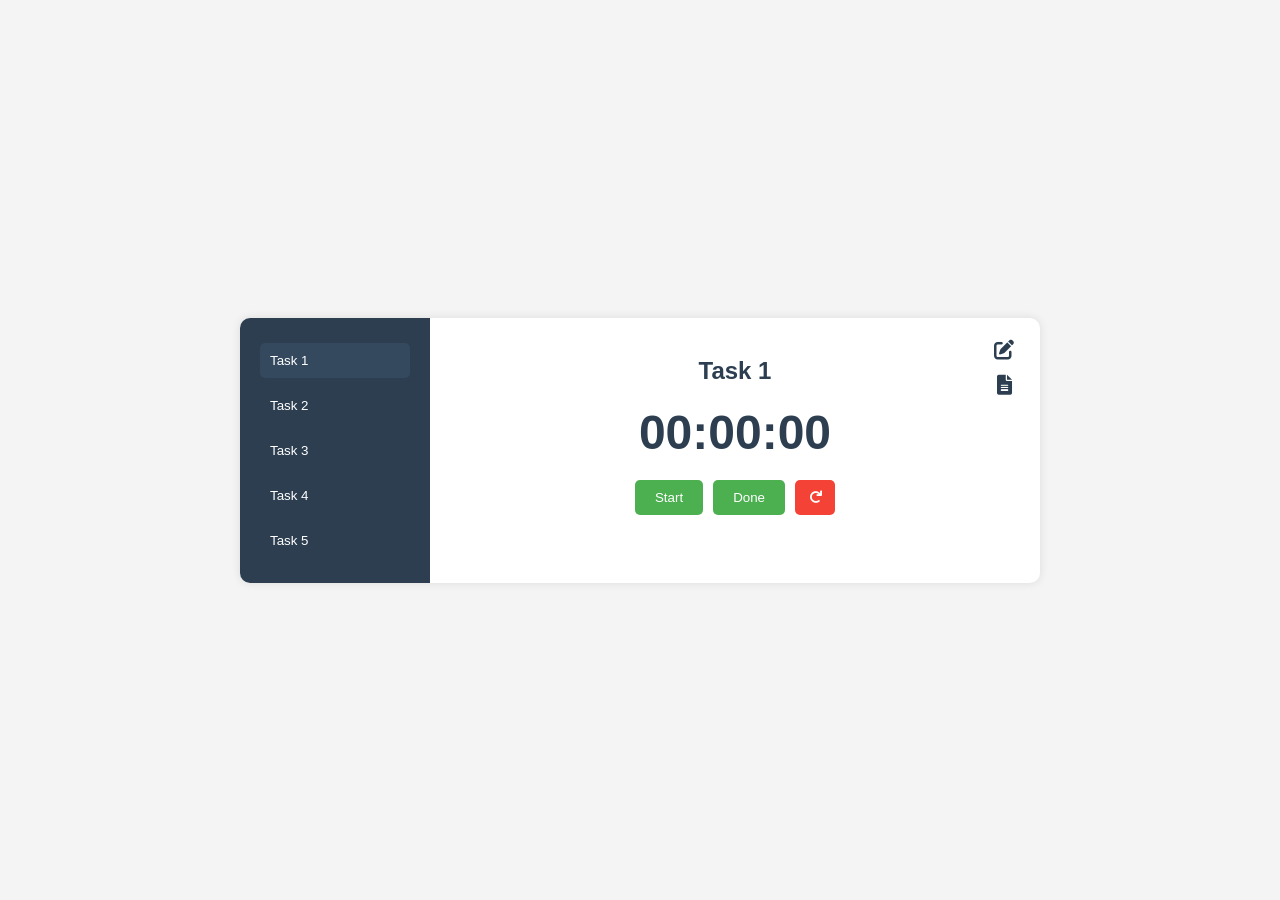
==== index.html @ 681db0e9 "Update index.html" ====
<!DOCTYPE html>
<html lang="en">
<head>
  <meta charset="UTF-8">
  <meta name="viewport" content="width=device-width, initial-scale=1.0">
  <title>Task Stopwatch</title>
  <link rel="stylesheet" href="styles.css">
  <!-- Font Awesome for Icons -->
  <link rel="stylesheet" href="https://cdnjs.cloudflare.com/ajax/libs/font-awesome/6.0.0/css/all.min.css">
</head>
<body>
  <div class="container">
    <!-- Sidebar for Task Selection -->
    <div class="sidebar">
      <button class="task-tab active" data-task="1">Task 1</button>
      <button class="task-tab" data-task="2">Task 2</button>
      <button class="task-tab" data-task="3">Task 3</button>
      <button class="task-tab" data-task="4">Task 4</button>
      <button class="task-tab" data-task="5">Task 5</button>
    </div>

    <!-- Main Content (Visible Task) -->
    <div class="main-content">
      <!-- Task Name -->
      <h2 class="task-name">Task 1</h2>

      <!-- Stopwatch -->
      <div class="stopwatch">00:00:00</div>

      <!-- Controls -->
      <div class="controls">
        <button class="start-pause">Start</button>
        <button class="done">Done</button>
        <button class="reset" title="Reset"><i class="fas fa-redo"></i></button>
      </div>

      <!-- Edit and Report Buttons -->
      <div class="side-buttons">
        <button class="edit" title="Edit Task Name"><i class="fas fa-edit"></i></button>
        <button class="report" title="Show Report"><i class="fas fa-file-alt"></i></button>
      </div>

      <!-- Reset Confirmation Modal -->
      <div class="modal" id="reset-modal">
        <div class="modal-content">
          <h3>Are you sure you want to reset?</h3>
          <div class="modal-buttons">
            <button class="confirm" onclick="confirmReset()">✅</button>
            <button class="cancel" onclick="cancelReset()">❌</button>
          </div>
        </div>
      </div>

      <!-- Edit Task Name Modal -->
      <div class="modal" id="edit-modal">
        <div class="modal-content">
          <h3>Edit Task Name</h3>
          <input type="text" id="new-task-name" placeholder="Enter new task name">
          <div class="modal-buttons">
            <button id="save-edit">Save</button>
            <button id="cancel-edit">Cancel</button>
          </div>
        </div>
      </div>

      <!-- Report Modal -->
      <div class="modal" id="report-modal">
        <div class="modal-content">
          <h3>Task Report - <span id="report-date"></span></h3>
          <pre id="report-content"></pre>
          <div class="modal-buttons">
            <button id="close-report">Close</button>
          </div>
        </div>
      </div>
    </div>
  </div>

  <script src="script.js"></script>
</body>
</html>
---- styles.css ----
/* General Styles */
body {
  font-family: Arial, sans-serif;
  background-color: #f4f4f4;
  color: #333;
  margin: 0;
  padding: 0;
  display: flex;
  justify-content: center;
  align-items: center;
  height: 100vh;
}

.container {
  display: flex;
  background: white;
  border-radius: 10px;
  box-shadow: 0 0 10px rgba(0, 0, 0, 0.1);
  overflow: hidden;
  width: 800px;
  max-width: 90%;
}

/* Sidebar Styles */
.sidebar {
  background-color: #2c3e50;
  padding: 20px;
  width: 150px;
  display: flex;
  flex-direction: column;
  align-items: center;
}

.sidebar .task-tab {
  background: none;
  border: none;
  color: white;
  padding: 10px;
  margin: 5px 0;
  cursor: pointer;
  width: 100%;
  text-align: left;
  border-radius: 5px;
  transition: background 0.3s;
}

.sidebar .task-tab.active {
  background-color: #34495e;
}

.sidebar .task-tab:hover {
  background-color: #34495e;
}

/* Main Content Styles */
.main-content {
  flex: 1;
  padding: 20px;
  display: flex;
  flex-direction: column;
  align-items: center;
  position: relative;
}

.main-content .task-name {
  font-size: 24px;
  margin-bottom: 20px;
  color: #2c3e50;
}

.main-content .stopwatch {
  font-size: 48px;
  font-weight: bold;
  margin-bottom: 20px;
  color: #2c3e50;
}

.main-content .controls {
  display: flex;
  gap: 10px;
  margin-bottom: 20px;
}

.main-content .controls button {
  background-color: #4CAF50;
  color: white;
  border: none;
  padding: 10px 20px;
  border-radius: 5px;
  cursor: pointer;
  transition: background 0.3s;
}

.main-content .controls button.reset {
  background-color: #f44336;
  padding: 10px;
  width: 40px;
  display: flex;
  align-items: center;
  justify-content: center;
}

.main-content .controls button:hover {
  opacity: 0.9;
}

/* Side Buttons (Edit and Report) */
.main-content .side-buttons {
  position: absolute;
  top: 20px;
  right: 20px;
  display: flex;
  flex-direction: column;
  gap: 10px;
}

.main-content .side-buttons button {
  background: none;
  border: none;
  color: #2c3e50;
  cursor: pointer;
  font-size: 20px;
  position: relative;
}

.main-content .side-buttons button::after {
  content: attr(title);
  position: absolute;
  top: 50%;
  right: 30px;
  transform: translateY(-50%);
  background: #2c3e50;
  color: white;
  padding: 5px 10px;
  border-radius: 5px;
  font-size: 14px;
  opacity: 0;
  transition: opacity 0.3s;
  pointer-events: none;
}

.main-content .side-buttons button:hover::after {
  opacity: 1;
}

/* Modal Styles */
.modal {
  display: none;
  position: fixed;
  top: 0;
  left: 0;
  width: 100%;
  height: 100%;
  background: rgba(0, 0, 0, 0.5);
  justify-content: center;
  align-items: center;
}

.modal-content {
  background: white;
  padding: 20px;
  border-radius: 10px;
  width: 300px;
  text-align: center;
  box-shadow: 0 0 10px rgba(0, 0, 0, 0.1);
}

.modal-content h3 {
  margin-top: 0;
  color: #2c3e50;
}

.modal-content input {
  width: 100%;
  padding: 10px;
  margin-bottom: 10px;
  border: 1px solid #ccc;
  border-radius: 5px;
}

.modal-buttons {
  display: flex;
  justify-content: center;
  gap: 10px;
  margin-top: 10px;
}

.modal-buttons button {
  padding: 10px 20px;
  border: none;
  border-radius: 5px;
  cursor: pointer;
  transition: background 0.3s;
}

.modal-buttons button.confirm {
  background-color: #4CAF50;
  color: white;
}

.modal-buttons button.cancel {
  background-color: #f44336;
  color: white;
}

.modal-buttons button#save-edit {
  background-color: #4CAF50;
  color: white;
}

.modal-buttons button#cancel-edit,
.modal-buttons button#close-report {
  background-color: #f44336;
  color: white;
}
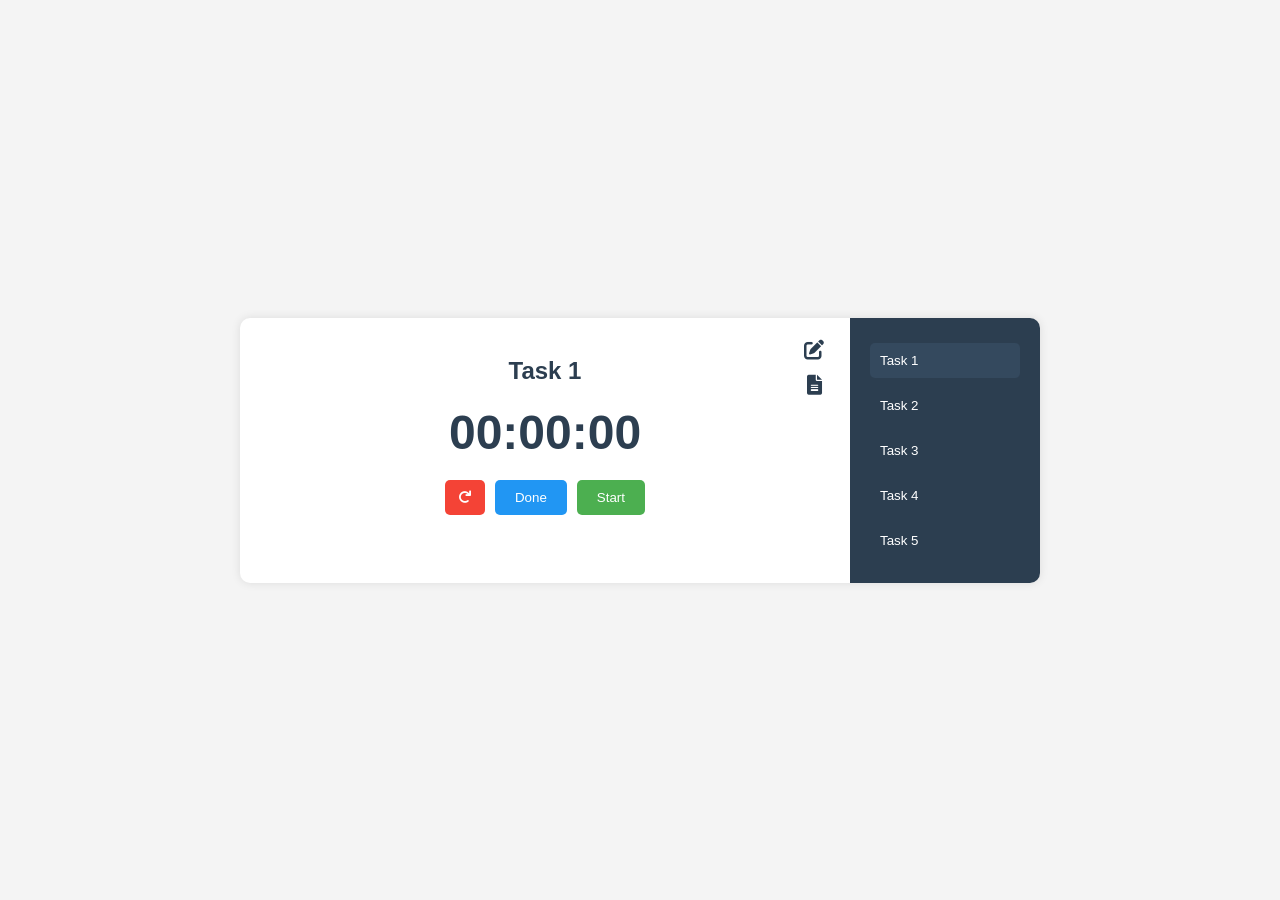
==== commit 4a5ffe7c: "Update index.html" ====
--- a/index.html
+++ b/index.html
@@ -1,5 +1,5 @@
 <!DOCTYPE html>
-<html lang="en">
+<html lang="ar" dir="rtl">
 <head>
   <meta charset="UTF-8">
   <meta name="viewport" content="width=device-width, initial-scale=1.0">
@@ -43,7 +43,7 @@
       <!-- Reset Confirmation Modal -->
       <div class="modal" id="reset-modal">
         <div class="modal-content">
-          <h3>Are you sure you want to reset?</h3>
+          <h3>هل أنت متأكد من إعادة التعيين؟</h3>
           <div class="modal-buttons">
             <button class="confirm" onclick="confirmReset()">✅</button>
             <button class="cancel" onclick="cancelReset()">❌</button>
@@ -54,11 +54,11 @@
       <!-- Edit Task Name Modal -->
       <div class="modal" id="edit-modal">
         <div class="modal-content">
-          <h3>Edit Task Name</h3>
-          <input type="text" id="new-task-name" placeholder="Enter new task name">
+          <h3>تعديل اسم المهمة</h3>
+          <input type="text" id="new-task-name" placeholder="أدخل اسم المهمة الجديد">
           <div class="modal-buttons">
-            <button id="save-edit">Save</button>
-            <button id="cancel-edit">Cancel</button>
+            <button id="save-edit">حفظ</button>
+            <button id="cancel-edit">إلغاء</button>
           </div>
         </div>
       </div>
@@ -66,10 +66,10 @@
       <!-- Report Modal -->
       <div class="modal" id="report-modal">
         <div class="modal-content">
-          <h3>Task Report - <span id="report-date"></span></h3>
+          <h3>تقرير المهام - <span id="report-date"></span></h3>
           <pre id="report-content"></pre>
           <div class="modal-buttons">
-            <button id="close-report">Close</button>
+            <button id="close-report">إغلاق</button>
           </div>
         </div>
       </div>
--- a/styles.css
+++ b/styles.css
@@ -42,6 +42,7 @@
   text-align: left;
   border-radius: 5px;
   transition: background 0.3s;
+  position: relative;
 }
 
 .sidebar .task-tab.active {
@@ -89,6 +90,10 @@
   border-radius: 5px;
   cursor: pointer;
   transition: background 0.3s;
+}
+
+.main-content .controls button.done {
+  background-color: #2196F3;
 }
 
 .main-content .controls button.reset {
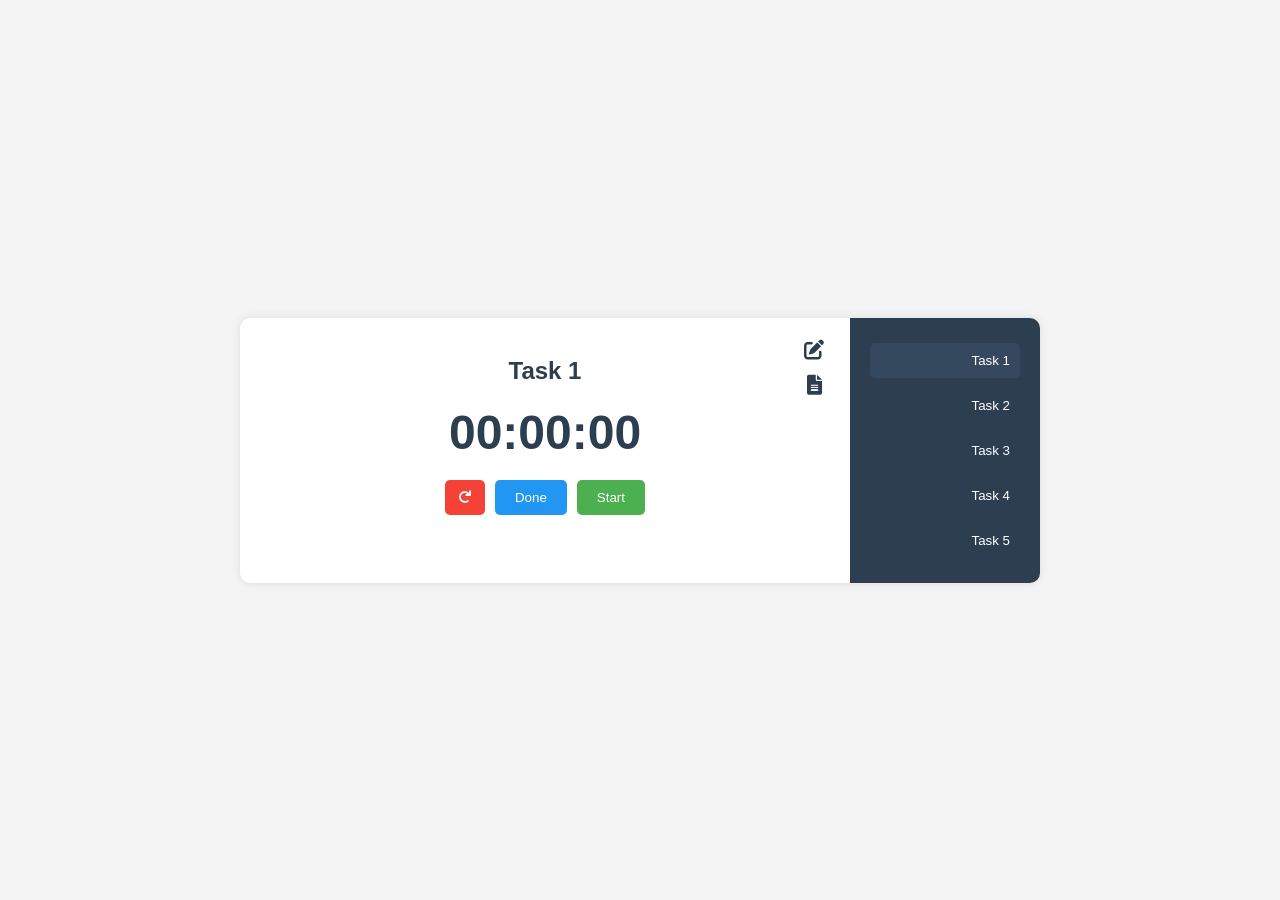
==== commit c0c2d643: "Update index.html" ====
--- a/index.html
+++ b/index.html
@@ -36,8 +36,8 @@
 
       <!-- Edit and Report Buttons -->
       <div class="side-buttons">
-        <button class="edit" title="Edit Task Name"><i class="fas fa-edit"></i></button>
-        <button class="report" title="Show Report"><i class="fas fa-file-alt"></i></button>
+        <button class="edit" title="تعديل"><i class="fas fa-edit"></i></button>
+        <button class="report" title="التقرير"><i class="fas fa-file-alt"></i></button>
       </div>
 
       <!-- Reset Confirmation Modal -->
--- a/styles.css
+++ b/styles.css
@@ -39,10 +39,9 @@
   margin: 5px 0;
   cursor: pointer;
   width: 100%;
-  text-align: left;
+  text-align: right;
   border-radius: 5px;
   transition: background 0.3s;
-  position: relative;
 }
 
 .sidebar .task-tab.active {
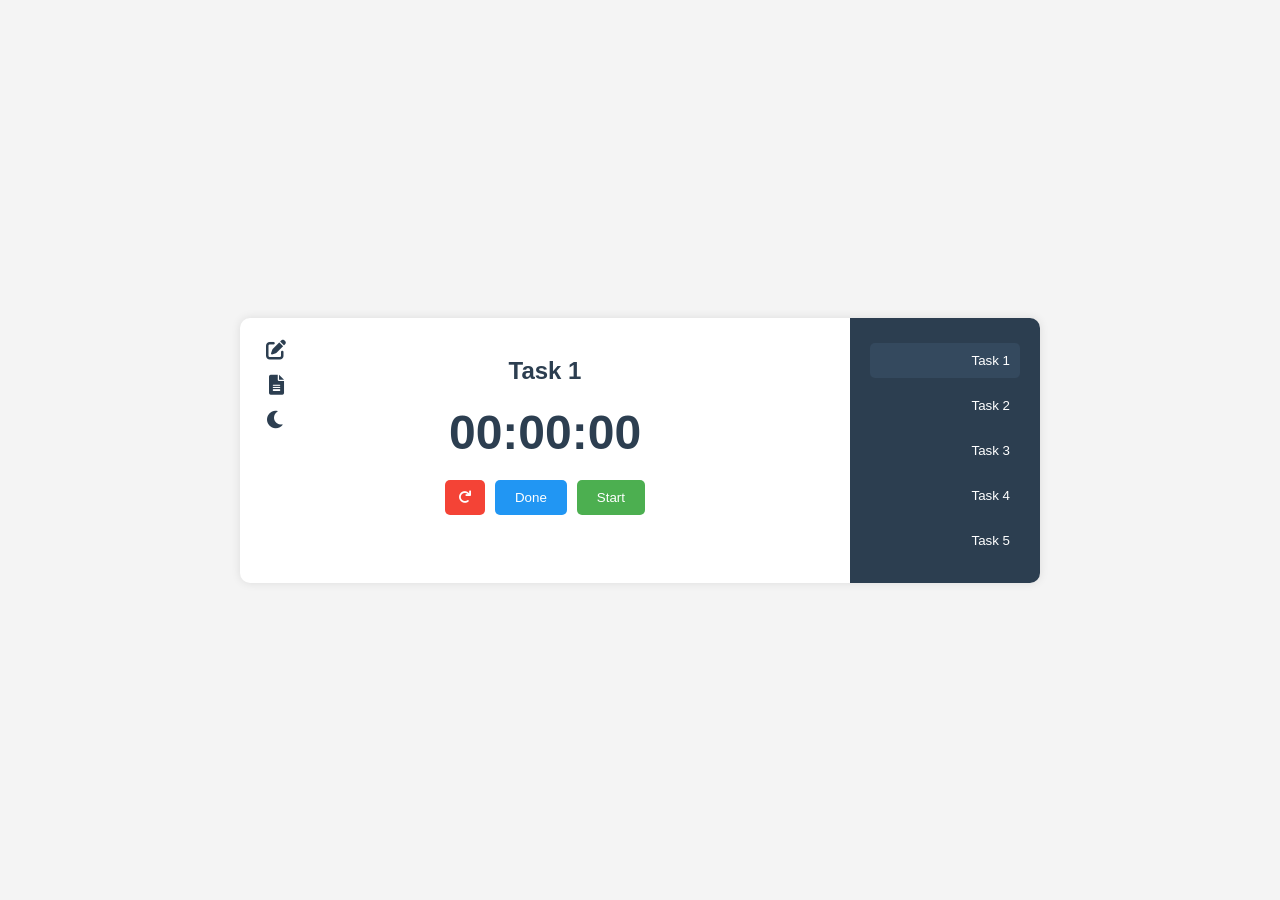
==== commit 12e89a3e: "Update index.html" ====
--- a/index.html
+++ b/index.html
@@ -38,6 +38,7 @@
       <div class="side-buttons">
         <button class="edit" title="تعديل"><i class="fas fa-edit"></i></button>
         <button class="report" title="التقرير"><i class="fas fa-file-alt"></i></button>
+        <button class="theme-toggle" title="تبديل الثيم"><i class="fas fa-moon"></i></button>
       </div>
 
       <!-- Reset Confirmation Modal -->
--- a/styles.css
+++ b/styles.css
@@ -112,7 +112,7 @@
 .main-content .side-buttons {
   position: absolute;
   top: 20px;
-  right: 20px;
+  left: 20px;
   display: flex;
   flex-direction: column;
   gap: 10px;
@@ -131,7 +131,7 @@
   content: attr(title);
   position: absolute;
   top: 50%;
-  right: 30px;
+  left: 30px;
   transform: translateY(-50%);
   background: #2c3e50;
   color: white;
@@ -217,3 +217,14 @@
   background-color: #f44336;
   color: white;
 }
+
+/* Animation Styles */
+@keyframes celebrate {
+  0% { transform: scale(1); }
+  50% { transform: scale(1.2); }
+  100% { transform: scale(1); }
+}
+
+.done-celebration {
+  animation: celebrate 0.5s ease;
+}
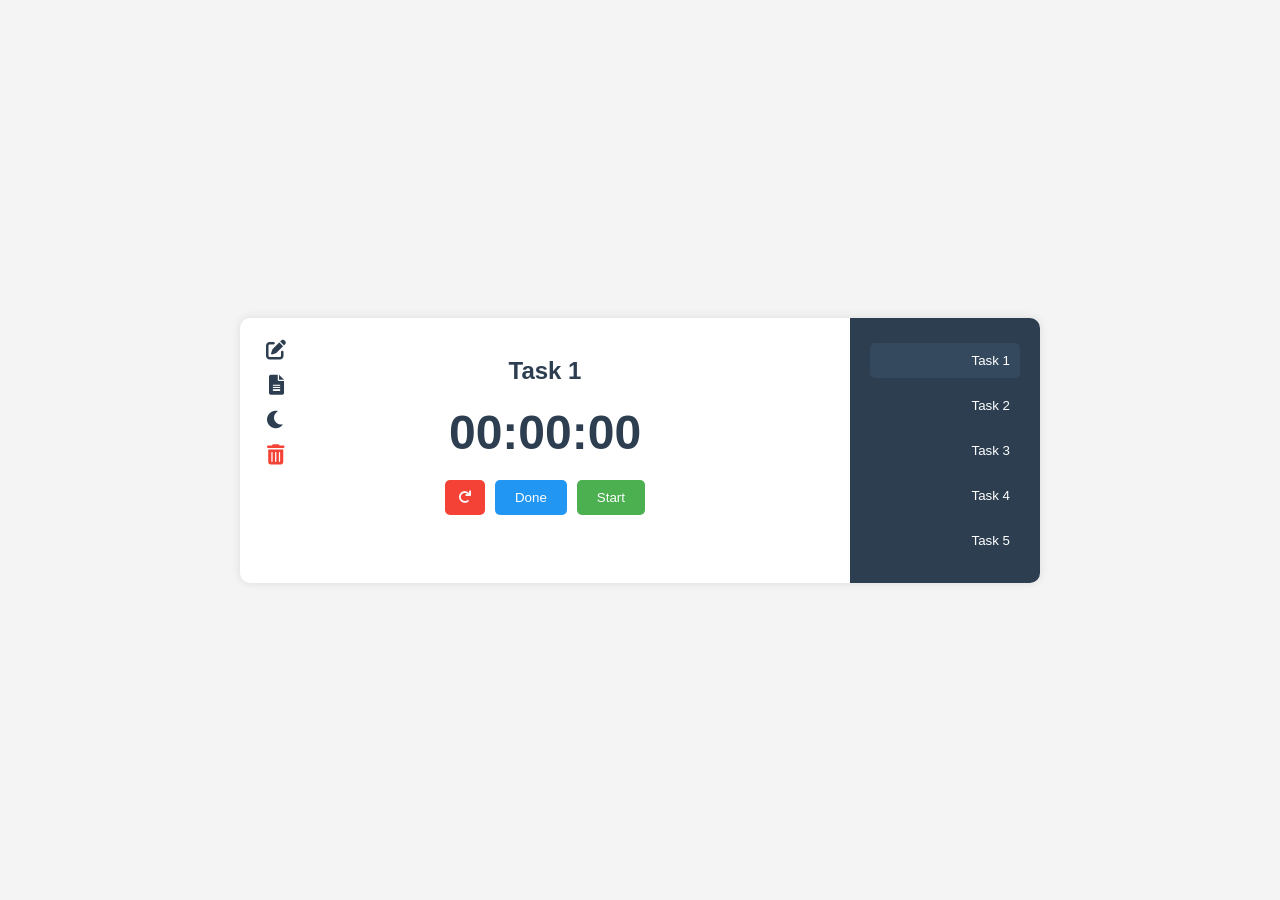
==== commit f94b2cec: "Update index.html" ====
--- a/index.html
+++ b/index.html
@@ -1,82 +1,102 @@
 <!DOCTYPE html>
 <html lang="ar" dir="rtl">
+
 <head>
-  <meta charset="UTF-8">
-  <meta name="viewport" content="width=device-width, initial-scale=1.0">
-  <title>Task Stopwatch</title>
-  <link rel="stylesheet" href="styles.css">
-  <!-- Font Awesome for Icons -->
-  <link rel="stylesheet" href="https://cdnjs.cloudflare.com/ajax/libs/font-awesome/6.0.0/css/all.min.css">
+    <meta charset="UTF-8">
+    <meta name="viewport" content="width=device-width, initial-scale=1.0">
+    <title>Task Stopwatch</title>
+    <link rel="stylesheet" href="styles.css">
+    <!-- Font Awesome for Icons -->
+    <link rel="stylesheet" href="https://cdnjs.cloudflare.com/ajax/libs/font-awesome/6.0.0/css/all.min.css">
 </head>
+
 <body>
-  <div class="container">
-    <!-- Sidebar for Task Selection -->
-    <div class="sidebar">
-      <button class="task-tab active" data-task="1">Task 1</button>
-      <button class="task-tab" data-task="2">Task 2</button>
-      <button class="task-tab" data-task="3">Task 3</button>
-      <button class="task-tab" data-task="4">Task 4</button>
-      <button class="task-tab" data-task="5">Task 5</button>
+    <div class="container">
+        <!-- Sidebar for Task Selection -->
+        <div class="sidebar">
+            <button class="task-tab active" data-task="1">Task 1</button>
+            <button class="task-tab" data-task="2">Task 2</button>
+            <button class="task-tab" data-task="3">Task 3</button>
+            <button class="task-tab" data-task="4">Task 4</button>
+            <button class="task-tab" data-task="5">Task 5</button>
+        </div>
+
+        <!-- Main Content (Visible Task) -->
+        <div class="main-content">
+            <!-- Task Name -->
+            <h2 class="task-name">Task 1</h2>
+
+            <!-- Stopwatch -->
+            <div class="stopwatch">00:00:00</div>
+
+            <!-- Controls -->
+            <div class="controls">
+                <button class="start-pause">Start</button>
+                <button class="done">Done</button>
+                <button class="reset" title="Reset"><i class="fas fa-redo"></i></button>
+            </div>
+
+            <!-- Edit and Report Buttons -->
+            <div class="side-buttons">
+                <button class="edit" title="تعديل"><i class="fas fa-edit"></i></button>
+                <button class="report" title="التقرير"><i class="fas fa-file-alt"></i></button>
+                <button class="theme-toggle" title="الوضع"><i class="fas fa-moon"></i></button>
+                <button class="neon-toggle" title="وضع النيون"><i class="fas fa-bolt"></i></button>
+                <button class="reset-all" title="إعادة تعيين الكل"><i class="fas fa-trash-alt"></i></button>
+            </div>
+
+            <!-- Reset Confirmation Modal -->
+            <div class="modal" id="reset-modal">
+                <div class="modal-content">
+                    <h3>هل أنت متأكد من إعادة التعيين؟</h3>
+                    <div class="modal-buttons">
+                        <button class="confirm" onclick="confirmReset()">✅</button>
+                        <button class="cancel" onclick="cancelReset()">❌</button>
+                    </div>
+                </div>
+            </div>
+
+            <!-- Edit Task Name Modal -->
+            <div class="modal" id="edit-modal">
+                <div class="modal-content">
+                    <h3>تعديل اسم المهمة</h3>
+                    <input type="text" id="new-task-name" placeholder="أدخل اسم المهمة الجديد">
+                    <div class="modal-buttons">
+                        <button id="save-edit">حفظ</button>
+                        <button id="cancel-edit">إلغاء</button>
+                    </div>
+                </div>
+            </div>
+
+            <!-- Report Modal -->
+            <div class="modal" id="report-modal">
+                <div class="modal-content">
+                    <h3>تقرير المهام - <span id="report-date"></span></h3>
+                    <pre id="report-content"></pre>
+                    <div class="modal-buttons">
+                        <button id="close-report">إغلاق</button>
+                    </div>
+                </div>
+            </div>
+
+            <!-- Reset All Confirmation Modal -->
+            <div class="modal" id="reset-all-modal">
+                <div class="modal-content">
+                    <h3>هل أنت متأكد من إعادة تعيين كل المهام؟</h3>
+                    <p>سيتم مسح جميع الأوقات وإعادة أسماء المهام للوضع الافتراضي</p>
+                    <div class="modal-buttons">
+                        <button class="confirm" onclick="confirmResetAll()">✅</button>
+                        <button class="cancel" onclick="cancelResetAll()">❌</button>
+                    </div>
+                </div>
+            </div>
+        </div>
     </div>
 
-    <!-- Main Content (Visible Task) -->
-    <div class="main-content">
-      <!-- Task Name -->
-      <h2 class="task-name">Task 1</h2>
+    <!-- Animation Elements -->
+    <div id="celebration-animation"></div>
 
-      <!-- Stopwatch -->
-      <div class="stopwatch">00:00:00</div>
+    <script src="script.js"></script>
+</body>
 
-      <!-- Controls -->
-      <div class="controls">
-        <button class="start-pause">Start</button>
-        <button class="done">Done</button>
-        <button class="reset" title="Reset"><i class="fas fa-redo"></i></button>
-      </div>
-
-      <!-- Edit and Report Buttons -->
-      <div class="side-buttons">
-        <button class="edit" title="تعديل"><i class="fas fa-edit"></i></button>
-        <button class="report" title="التقرير"><i class="fas fa-file-alt"></i></button>
-        <button class="theme-toggle" title="تبديل الثيم"><i class="fas fa-moon"></i></button>
-      </div>
-
-      <!-- Reset Confirmation Modal -->
-      <div class="modal" id="reset-modal">
-        <div class="modal-content">
-          <h3>هل أنت متأكد من إعادة التعيين؟</h3>
-          <div class="modal-buttons">
-            <button class="confirm" onclick="confirmReset()">✅</button>
-            <button class="cancel" onclick="cancelReset()">❌</button>
-          </div>
-        </div>
-      </div>
-
-      <!-- Edit Task Name Modal -->
-      <div class="modal" id="edit-modal">
-        <div class="modal-content">
-          <h3>تعديل اسم المهمة</h3>
-          <input type="text" id="new-task-name" placeholder="أدخل اسم المهمة الجديد">
-          <div class="modal-buttons">
-            <button id="save-edit">حفظ</button>
-            <button id="cancel-edit">إلغاء</button>
-          </div>
-        </div>
-      </div>
-
-      <!-- Report Modal -->
-      <div class="modal" id="report-modal">
-        <div class="modal-content">
-          <h3>تقرير المهام - <span id="report-date"></span></h3>
-          <pre id="report-content"></pre>
-          <div class="modal-buttons">
-            <button id="close-report">إغلاق</button>
-          </div>
-        </div>
-      </div>
-    </div>
-  </div>
-
-  <script src="script.js"></script>
-</body>
 </html>
--- a/styles.css
+++ b/styles.css
@@ -1,230 +1,444 @@
 /* General Styles */
+
 body {
-  font-family: Arial, sans-serif;
-  background-color: #f4f4f4;
-  color: #333;
-  margin: 0;
-  padding: 0;
-  display: flex;
-  justify-content: center;
-  align-items: center;
-  height: 100vh;
+    font-family: Arial, sans-serif;
+    background-color: #f4f4f4;
+    color: #333;
+    margin: 0;
+    padding: 0;
+    display: flex;
+    justify-content: center;
+    align-items: center;
+    height: 100vh;
+    transition: background-color 0.3s, color 0.3s;
+}
+
+body.dark-mode {
+    background-color: #1e1e1e;
+    color: #f4f4f4;
 }
 
 .container {
-  display: flex;
-  background: white;
-  border-radius: 10px;
-  box-shadow: 0 0 10px rgba(0, 0, 0, 0.1);
-  overflow: hidden;
-  width: 800px;
-  max-width: 90%;
-}
+    display: flex;
+    background: white;
+    border-radius: 10px;
+    box-shadow: 0 0 10px rgba(0, 0, 0, 0.1);
+    overflow: hidden;
+    width: 800px;
+    max-width: 90%;
+    transition: background-color 0.3s, color 0.3s;
+}
+
+body.dark-mode .container {
+    background-color: #2c3e50;
+    color: #f4f4f4;
+}
+
 
 /* Sidebar Styles */
+
 .sidebar {
-  background-color: #2c3e50;
-  padding: 20px;
-  width: 150px;
-  display: flex;
-  flex-direction: column;
-  align-items: center;
+    background-color: #2c3e50;
+    padding: 20px;
+    width: 150px;
+    display: flex;
+    flex-direction: column;
+    align-items: center;
+    transition: background-color 0.3s;
+}
+
+body.dark-mode .sidebar {
+    background-color: #1c2a38;
 }
 
 .sidebar .task-tab {
-  background: none;
-  border: none;
-  color: white;
-  padding: 10px;
-  margin: 5px 0;
-  cursor: pointer;
-  width: 100%;
-  text-align: right;
-  border-radius: 5px;
-  transition: background 0.3s;
+    background: none;
+    border: none;
+    color: white;
+    padding: 10px;
+    margin: 5px 0;
+    cursor: pointer;
+    width: 100%;
+    text-align: right;
+    border-radius: 5px;
+    transition: background 0.3s;
 }
 
 .sidebar .task-tab.active {
-  background-color: #34495e;
+    background-color: #34495e;
 }
 
 .sidebar .task-tab:hover {
-  background-color: #34495e;
-}
+    background-color: #34495e;
+}
+
 
 /* Main Content Styles */
+
 .main-content {
-  flex: 1;
-  padding: 20px;
-  display: flex;
-  flex-direction: column;
-  align-items: center;
-  position: relative;
+    flex: 1;
+    padding: 20px;
+    display: flex;
+    flex-direction: column;
+    align-items: center;
+    position: relative;
 }
 
 .main-content .task-name {
-  font-size: 24px;
-  margin-bottom: 20px;
-  color: #2c3e50;
+    font-size: 24px;
+    margin-bottom: 20px;
+    color: #2c3e50;
+    transition: color 0.3s;
+}
+
+body.dark-mode .main-content .task-name {
+    color: #f4f4f4;
 }
 
 .main-content .stopwatch {
-  font-size: 48px;
-  font-weight: bold;
-  margin-bottom: 20px;
-  color: #2c3e50;
+    font-size: 48px;
+    font-weight: bold;
+    margin-bottom: 20px;
+    color: #2c3e50;
+    transition: color 0.3s;
+}
+
+body.dark-mode .main-content .stopwatch {
+    color: #f4f4f4;
 }
 
 .main-content .controls {
-  display: flex;
-  gap: 10px;
-  margin-bottom: 20px;
+    display: flex;
+    gap: 10px;
+    margin-bottom: 20px;
 }
 
 .main-content .controls button {
-  background-color: #4CAF50;
-  color: white;
-  border: none;
-  padding: 10px 20px;
-  border-radius: 5px;
-  cursor: pointer;
-  transition: background 0.3s;
+    background-color: #4CAF50;
+    color: white;
+    border: none;
+    padding: 10px 20px;
+    border-radius: 5px;
+    cursor: pointer;
+    transition: background 0.3s;
 }
 
 .main-content .controls button.done {
-  background-color: #2196F3;
+    background-color: #2196F3;
 }
 
 .main-content .controls button.reset {
-  background-color: #f44336;
-  padding: 10px;
-  width: 40px;
-  display: flex;
-  align-items: center;
-  justify-content: center;
+    background-color: #f44336;
+    padding: 10px;
+    width: 40px;
+    display: flex;
+    align-items: center;
+    justify-content: center;
 }
 
 .main-content .controls button:hover {
-  opacity: 0.9;
-}
+    opacity: 0.9;
+}
+
+.main-content .controls button.hidden {
+    display: none;
+}
+
 
 /* Side Buttons (Edit and Report) */
+
 .main-content .side-buttons {
-  position: absolute;
-  top: 20px;
-  left: 20px;
-  display: flex;
-  flex-direction: column;
-  gap: 10px;
+    position: absolute;
+    top: 20px;
+    left: 20px;
+    display: flex;
+    flex-direction: column;
+    gap: 10px;
 }
 
 .main-content .side-buttons button {
-  background: none;
-  border: none;
-  color: #2c3e50;
-  cursor: pointer;
-  font-size: 20px;
-  position: relative;
+    background: none;
+    border: none;
+    color: #2c3e50;
+    cursor: pointer;
+    font-size: 20px;
+    position: relative;
+    transition: color 0.3s;
+}
+
+body.dark-mode .main-content .side-buttons button {
+    color: #f4f4f4;
 }
 
 .main-content .side-buttons button::after {
-  content: attr(title);
-  position: absolute;
-  top: 50%;
-  left: 30px;
-  transform: translateY(-50%);
-  background: #2c3e50;
-  color: white;
-  padding: 5px 10px;
-  border-radius: 5px;
-  font-size: 14px;
-  opacity: 0;
-  transition: opacity 0.3s;
-  pointer-events: none;
+    content: "الوضع";
+    position: absolute;
+    top: 50%;
+    left: 30px;
+    transform: translateY(-50%);
+    background: #2c3e50;
+    color: white;
+    padding: 5px 10px;
+    border-radius: 5px;
+    font-size: 14px;
+    opacity: 0;
+    transition: opacity 0.3s;
+    pointer-events: none;
+    white-space: nowrap;
 }
 
 .main-content .side-buttons button:hover::after {
-  opacity: 1;
-}
+    opacity: 1;
+}
+
+
+/* إضافة ستايل لزر Reset All */
+
+.main-content .side-buttons button.reset-all {
+    color: #f44336;
+}
+
+.main-content .side-buttons button.reset-all::after {
+    content: "إعادة تعيين الكل";
+}
+
+body.dark-mode .main-content .side-buttons button.reset-all {
+    color: #ff6b6b;
+}
+
+body.modern-mode .main-content .side-buttons button.reset-all {
+    color: #8B4513;
+}
+
 
 /* Modal Styles */
+
 .modal {
-  display: none;
-  position: fixed;
-  top: 0;
-  left: 0;
-  width: 100%;
-  height: 100%;
-  background: rgba(0, 0, 0, 0.5);
-  justify-content: center;
-  align-items: center;
+    display: none;
+    position: fixed;
+    top: 0;
+    left: 0;
+    width: 100%;
+    height: 100%;
+    background: rgba(0, 0, 0, 0.5);
+    justify-content: center;
+    align-items: center;
 }
 
 .modal-content {
-  background: white;
-  padding: 20px;
-  border-radius: 10px;
-  width: 300px;
-  text-align: center;
-  box-shadow: 0 0 10px rgba(0, 0, 0, 0.1);
+    background: white;
+    padding: 20px;
+    border-radius: 10px;
+    width: 300px;
+    text-align: center;
+    box-shadow: 0 0 10px rgba(0, 0, 0, 0.1);
+    transition: background-color 0.3s, color 0.3s;
+}
+
+body.dark-mode .modal-content {
+    background-color: #2c3e50;
+    color: #f4f4f4;
 }
 
 .modal-content h3 {
-  margin-top: 0;
-  color: #2c3e50;
+    margin-top: 0;
+    color: #2c3e50;
+    transition: color 0.3s;
+}
+
+body.dark-mode .modal-content h3 {
+    color: #f4f4f4;
 }
 
 .modal-content input {
-  width: 100%;
-  padding: 10px;
-  margin-bottom: 10px;
-  border: 1px solid #ccc;
-  border-radius: 5px;
+    width: 100%;
+    padding: 10px;
+    margin-bottom: 10px;
+    border: 1px solid #ccc;
+    border-radius: 5px;
+    transition: background-color 0.3s, color 0.3s, border-color 0.3s;
+}
+
+body.dark-mode .modal-content input {
+    background-color: #1c2a38;
+    color: #f4f4f4;
+    border-color: #34495e;
 }
 
 .modal-buttons {
-  display: flex;
-  justify-content: center;
-  gap: 10px;
-  margin-top: 10px;
+    display: flex;
+    justify-content: center;
+    gap: 10px;
+    margin-top: 10px;
 }
 
 .modal-buttons button {
-  padding: 10px 20px;
-  border: none;
-  border-radius: 5px;
-  cursor: pointer;
-  transition: background 0.3s;
+    padding: 10px 20px;
+    border: none;
+    border-radius: 5px;
+    cursor: pointer;
+    transition: background 0.3s;
 }
 
 .modal-buttons button.confirm {
-  background-color: #4CAF50;
-  color: white;
+    background-color: #4CAF50;
+    color: white;
 }
 
 .modal-buttons button.cancel {
-  background-color: #f44336;
-  color: white;
+    background-color: #f44336;
+    color: white;
 }
 
 .modal-buttons button#save-edit {
-  background-color: #4CAF50;
-  color: white;
+    background-color: #4CAF50;
+    color: white;
 }
 
 .modal-buttons button#cancel-edit,
 .modal-buttons button#close-report {
-  background-color: #f44336;
-  color: white;
-}
-
-/* Animation Styles */
-@keyframes celebrate {
-  0% { transform: scale(1); }
-  50% { transform: scale(1.2); }
-  100% { transform: scale(1); }
-}
-
-.done-celebration {
-  animation: celebrate 0.5s ease;
-}
+    background-color: #f44336;
+    color: white;
+}
+
+
+/* Celebration Animation */
+
+#celebration-animation {
+    position: fixed;
+    top: 0;
+    left: 0;
+    width: 100%;
+    height: 100%;
+    pointer-events: none;
+    z-index: 1000;
+    overflow: hidden;
+}
+
+.confetti {
+    position: fixed;
+    transform-origin: center;
+    animation: confetti-spread var(--duration, 2s) ease-out forwards;
+}
+
+.confetti.square {
+    border-radius: 2px;
+}
+
+.confetti.rectangle {
+    border-radius: 1px;
+}
+
+.confetti.strip {
+    border-radius: 1px;
+    transform-origin: center bottom;
+}
+
+@keyframes confetti-spread {
+    0% {
+        transform: translate(0, 0) rotate(0deg);
+        opacity: 1;
+    }
+    50% {
+        opacity: 1;
+    }
+    100% {
+        transform: translate( calc(cos(var(--angle)) * var(--distance)), calc(sin(var(--angle)) * var(--distance))) rotate(var(--rotation, 360deg));
+        opacity: 0;
+    }
+}
+
+
+/* Modern Theme */
+
+body.modern-mode {
+    background-color: #F5EBE0;
+    /* بيج فاتح */
+    color: #2C1810;
+    /* بني غامق */
+}
+
+body.modern-mode .container {
+    background: #FAF1E6;
+    /* بيج أفتح قليلاً من الخلفية */
+    box-shadow: 0 0 20px rgba(44, 24, 16, 0.05);
+}
+
+body.modern-mode .sidebar {
+    background-color: #8B4513;
+    /* بني نبيتي */
+}
+
+body.modern-mode .task-tab {
+    color: #F5EBE0;
+    opacity: 0.8;
+    transition: all 0.3s;
+}
+
+body.modern-mode .task-tab:hover {
+    opacity: 1;
+    background-color: rgba(245, 235, 224, 0.15);
+}
+
+body.modern-mode .task-tab.active {
+    background-color: rgba(245, 235, 224, 0.25);
+    opacity: 1;
+}
+
+body.modern-mode .task-name {
+    color: #8B4513;
+}
+
+body.modern-mode .stopwatch {
+    color: #2C1810;
+    font-weight: 600;
+}
+
+body.modern-mode .controls button {
+    border: none;
+    transition: all 0.3s;
+}
+
+body.modern-mode .controls .start-pause {
+    background-color: #8B4513;
+    color: #F5EBE0;
+}
+
+body.modern-mode .controls .done {
+    background-color: #A67B5B;
+    color: #F5EBE0;
+}
+
+body.modern-mode .controls .reset {
+    background-color: #D4A373;
+    color: #2C1810;
+}
+
+body.modern-mode .side-buttons button {
+    color: #8B4513;
+}
+
+body.modern-mode .modal-content {
+    background: #FAF1E6;
+    color: #2C1810;
+    border: 1px solid #8B4513;
+}
+
+body.modern-mode .modal-content input {
+    background-color: #F5EBE0;
+    border: 1px solid #A67B5B;
+    color: #2C1810;
+}
+
+body.modern-mode .modal-content input:focus {
+    outline: none;
+    border-color: #8B4513;
+}
+
+
+/* Neon Toggle Button */
+
+.neon-toggle,
+body.neon-mode {
+    display: none;
+}
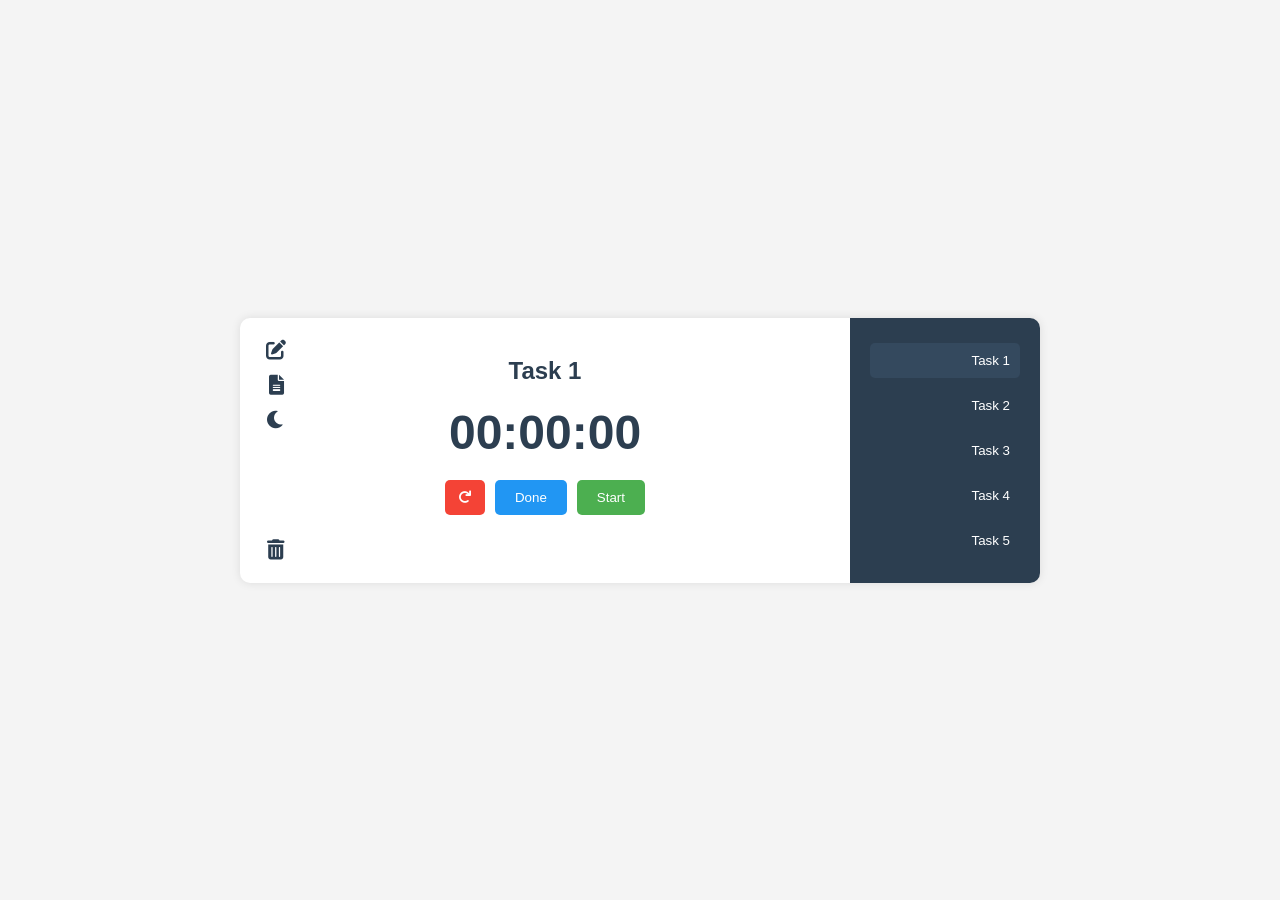
==== commit 74550a93: "Update index.html" ====
--- a/index.html
+++ b/index.html
@@ -50,8 +50,8 @@
                 <div class="modal-content">
                     <h3>هل أنت متأكد من إعادة التعيين؟</h3>
                     <div class="modal-buttons">
-                        <button class="confirm" onclick="confirmReset()">✅</button>
-                        <button class="cancel" onclick="cancelReset()">❌</button>
+                        <button class="confirm">✅</button>
+                        <button class="cancel">❌</button>
                     </div>
                 </div>
             </div>
@@ -83,10 +83,9 @@
             <div class="modal" id="reset-all-modal">
                 <div class="modal-content">
                     <h3>هل أنت متأكد من إعادة تعيين كل المهام؟</h3>
-                    <p>سيتم مسح جميع الأوقات وإعادة أسماء المهام للوضع الافتراضي</p>
                     <div class="modal-buttons">
-                        <button class="confirm" onclick="confirmResetAll()">✅</button>
-                        <button class="cancel" onclick="cancelResetAll()">❌</button>
+                        <button class="confirm">✅</button>
+                        <button class="cancel">❌</button>
                     </div>
                 </div>
             </div>
@@ -96,7 +95,7 @@
     <!-- Animation Elements -->
     <div id="celebration-animation"></div>
 
-    <script src="script.js"></script>
+    <script src="script.js" defer></script>
 </body>
 
 </html>
--- a/styles.css
+++ b/styles.css
@@ -154,6 +154,7 @@
     display: flex;
     flex-direction: column;
     gap: 10px;
+    height: calc(100% - 40px);
 }
 
 .main-content .side-buttons button {
@@ -187,19 +188,37 @@
     white-space: nowrap;
 }
 
+body.dark-mode .main-content .side-buttons button::after {
+    background: #1c2a38;
+}
+
+body.modern-mode .main-content .side-buttons button::after {
+    background: #8B4513;
+    color: #F5EBE0;
+}
+
 .main-content .side-buttons button:hover::after {
     opacity: 1;
 }
 
-
-/* إضافة ستايل لزر Reset All */
+.main-content .side-buttons button.edit::after {
+    content: "تعديل";
+}
+
+.main-content .side-buttons button.report::after {
+    content: "التقرير";
+}
+
+.main-content .side-buttons button.theme-toggle::after {
+    content: "الوضع";
+}
 
 .main-content .side-buttons button.reset-all {
-    color: #f44336;
+    margin-top: auto;
 }
 
 .main-content .side-buttons button.reset-all::after {
-    content: "إعادة تعيين الكل";
+    content: "إعادة تعيين";
 }
 
 body.dark-mode .main-content .side-buttons button.reset-all {
